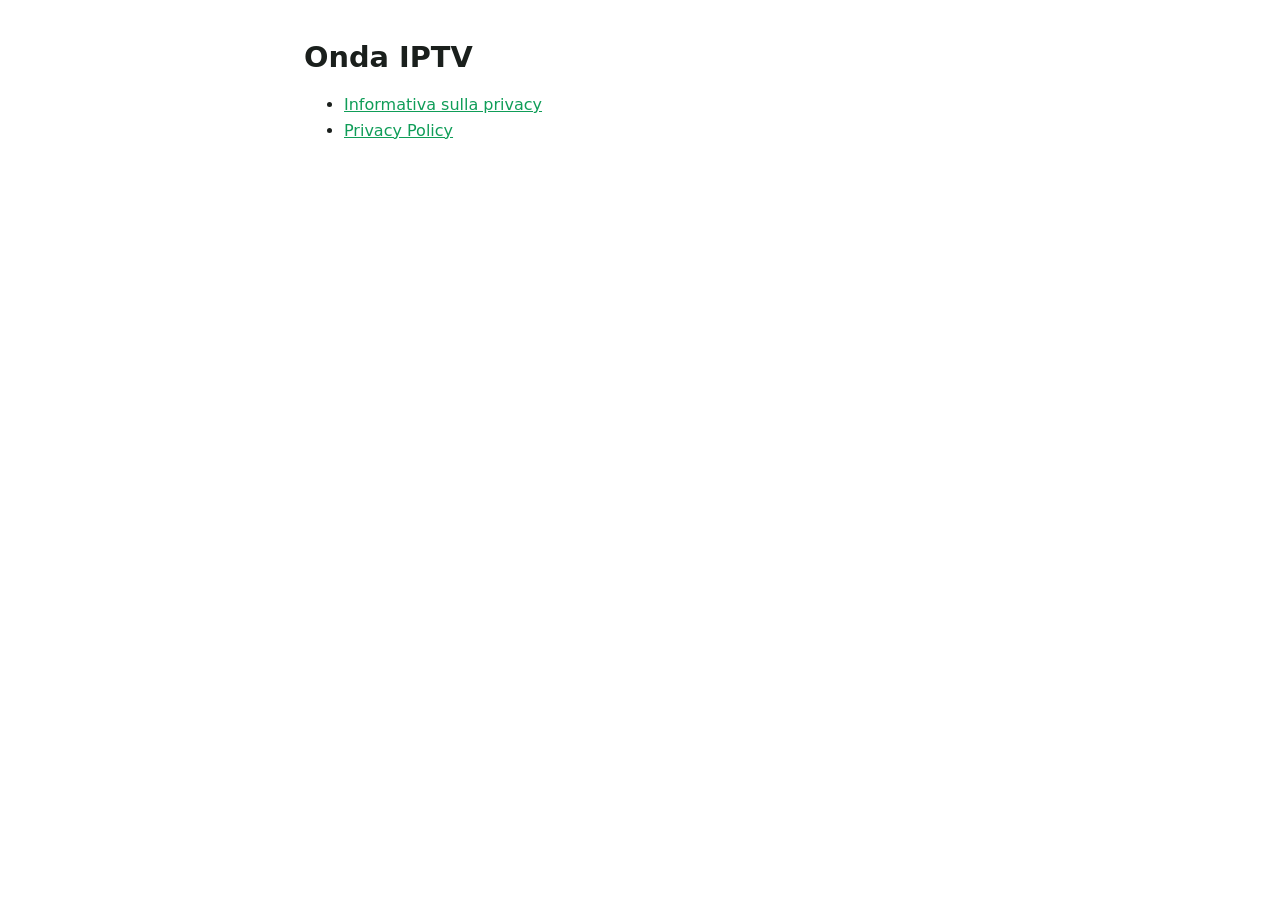
==== index.html @ aaffb6eb "Informativa sulla privacy di Onda IPTV (IT/EN)" ====
<!doctype html>
<html lang="it">
<head>
<meta charset="utf-8">
<meta name="viewport" content="width=device-width, initial-scale=1">
<meta name="robots" content="noindex">
<title>Onda IPTV</title>
<link rel="stylesheet" href="/site.css">
</head>
<body>
<main>
<h1>Onda IPTV</h1>
<ul>
<li><a href="/privacy/">Informativa sulla privacy</a></li>
<li><a href="/privacy/en/">Privacy Policy</a></li>
</ul>
</main>
</body>
</html>
---- site.css ----
:root {
  color-scheme: light dark;
  --bg: #ffffff;
  --fg: #1a1f1c;
  --muted: #5b6760;
  --accent: #0f9d58;
  --rule: #dde4df;
}
@media (prefers-color-scheme: dark) {
  :root {
    --bg: #0f1411;
    --fg: #e7ece9;
    --muted: #9aa8a0;
    --accent: #2edc86;
    --rule: #26302a;
  }
}
html { background: var(--bg); }
body {
  margin: 0;
  color: var(--fg);
  background: var(--bg);
  font: 16px/1.6 system-ui, -apple-system, "Segoe UI", Roboto, sans-serif;
}
main { max-width: 42rem; margin: 0 auto; padding: 1.5rem 1rem 4rem; }
h1 { font-size: 1.8rem; line-height: 1.25; margin: 1rem 0 0.5rem; }
h2 { font-size: 1.2rem; margin: 2rem 0 0.5rem; padding-top: 1rem; border-top: 1px solid var(--rule); }
p, li { overflow-wrap: anywhere; }
a { color: var(--accent); }
code { font-family: ui-monospace, Consolas, monospace; font-size: 0.9em; }
.alt { text-align: right; margin: 0; font-size: 0.9rem; color: var(--muted); }
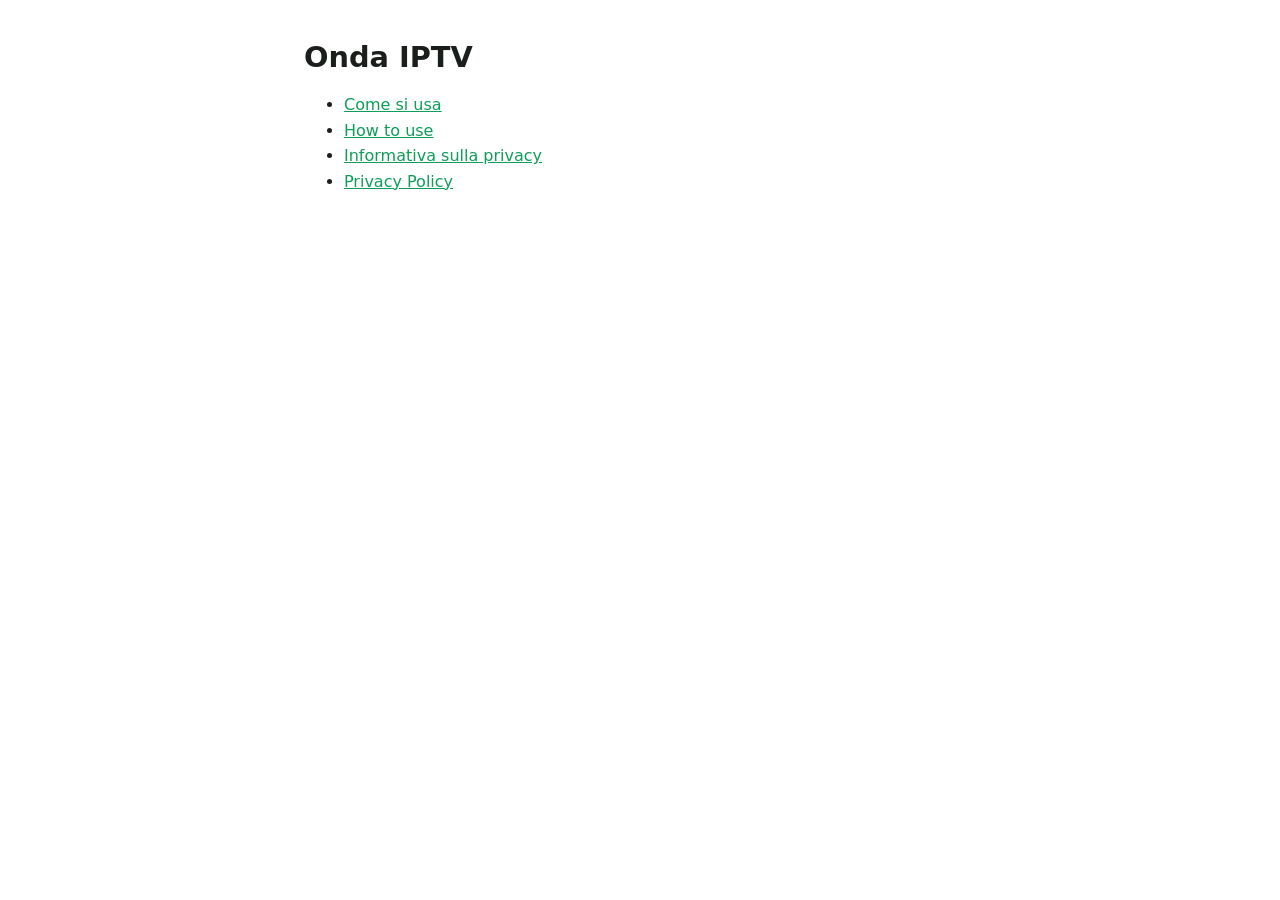
==== commit ec59fe67: "Guida «Come si usa» (IT/EN)" ====
--- a/index.html
+++ b/index.html
@@ -11,6 +11,8 @@
 <main>
 <h1>Onda IPTV</h1>
 <ul>
+<li><a href="/guida/">Come si usa</a></li>
+<li><a href="/guide/">How to use</a></li>
 <li><a href="/privacy/">Informativa sulla privacy</a></li>
 <li><a href="/privacy/en/">Privacy Policy</a></li>
 </ul>
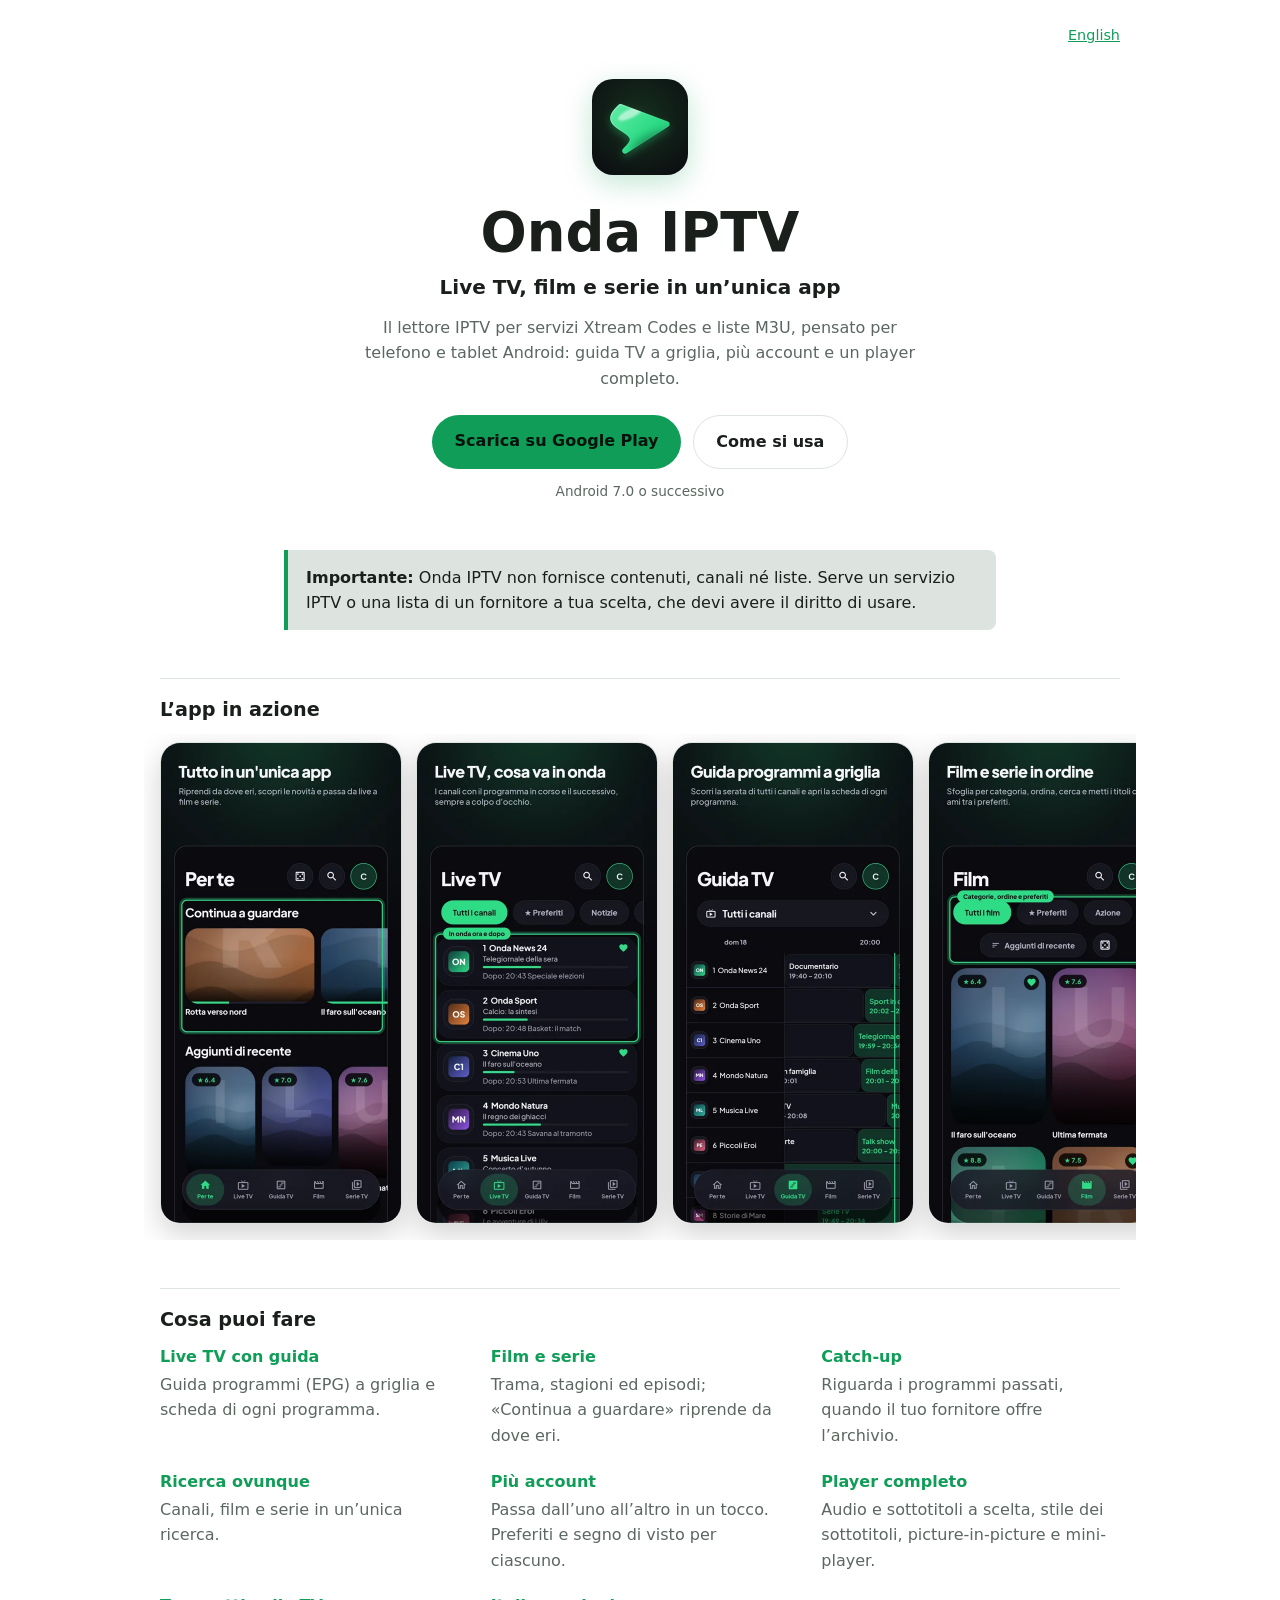
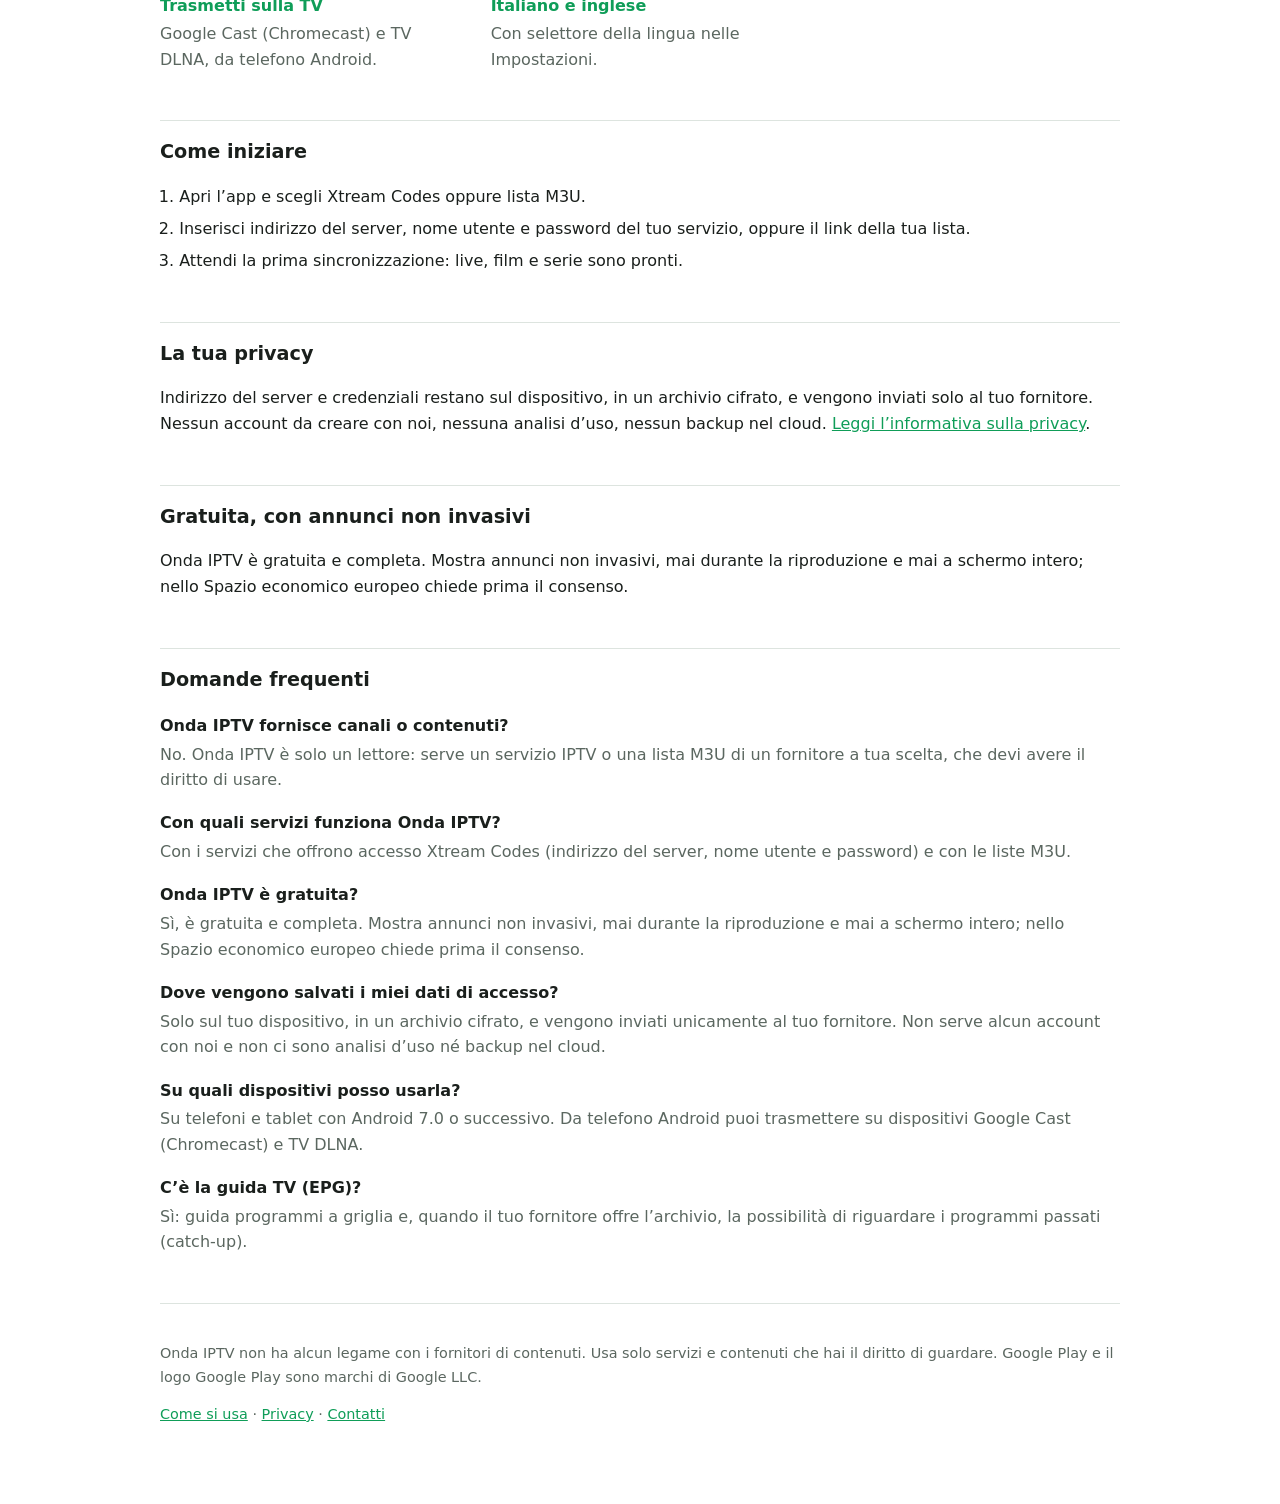
==== commit b8cea9fd: "update" ====
--- a/index.html
+++ b/index.html
@@ -3,19 +3,106 @@
 <head>
 <meta charset="utf-8">
 <meta name="viewport" content="width=device-width, initial-scale=1">
-<meta name="robots" content="noindex">
-<title>Onda IPTV</title>
+<meta name="description" content="Onda IPTV: live TV con guida (EPG), film e serie in un’unica app per Android. Per servizi Xtream Codes e liste M3U. Disponibile su Google Play.">
+<link rel="canonical" href="https://monty291.github.io/">
+<link rel="alternate" hreflang="it" href="https://monty291.github.io/">
+<link rel="alternate" hreflang="en" href="https://monty291.github.io/en/">
+<link rel="alternate" hreflang="x-default" href="https://monty291.github.io/">
+<meta property="og:type" content="website">
+<meta property="og:site_name" content="Onda IPTV">
+<meta property="og:locale" content="it_IT">
+<meta property="og:url" content="https://monty291.github.io/">
+<meta property="og:title" content="Onda IPTV — il lettore IPTV per Xtream Codes e M3U">
+<meta property="og:description" content="Onda IPTV: live TV con guida (EPG), film e serie in un’unica app per Android. Per servizi Xtream Codes e liste M3U. Disponibile su Google Play.">
+<meta property="og:image" content="https://monty291.github.io/img/icon-512.png">
+<meta name="twitter:card" content="summary">
+<meta name="theme-color" content="#0f1411" media="(prefers-color-scheme: dark)">
+<script type="application/ld+json">{"@context":"https://schema.org","@graph":[{"@type":"MobileApplication","@id":"https://monty291.github.io/#app","name":"Onda IPTV","alternateName":"Onda IPTV Player","description":"Onda IPTV: live TV con guida (EPG), film e serie in un’unica app per Android. Per servizi Xtream Codes e liste M3U. Disponibile su Google Play.","url":"https://monty291.github.io/","inLanguage":"it","applicationCategory":"MultimediaApplication","operatingSystem":"Android 7.0+","softwareRequirements":"Un servizio IPTV con accesso Xtream Codes o una lista M3U","downloadUrl":"https://play.google.com/store/apps/details?id=com.montys.iptvsmplayer&hl=it","installUrl":"https://play.google.com/store/apps/details?id=com.montys.iptvsmplayer&hl=it","image":"https://monty291.github.io/img/icon-512.png","screenshot":["https://monty291.github.io/img/it-01-home.webp","https://monty291.github.io/img/it-02-live.webp","https://monty291.github.io/img/it-03-guide.webp","https://monty291.github.io/img/it-06-catalog.webp","https://monty291.github.io/img/it-07-player.webp"],"offers":{"@type":"Offer","price":"0","priceCurrency":"EUR"}},{"@type":"FAQPage","@id":"https://monty291.github.io/#faq","inLanguage":"it","mainEntity":[{"@type":"Question","name":"Onda IPTV fornisce canali o contenuti?","acceptedAnswer":{"@type":"Answer","text":"No. Onda IPTV è solo un lettore: serve un servizio IPTV o una lista M3U di un fornitore a tua scelta, che devi avere il diritto di usare."}},{"@type":"Question","name":"Con quali servizi funziona Onda IPTV?","acceptedAnswer":{"@type":"Answer","text":"Con i servizi che offrono accesso Xtream Codes (indirizzo del server, nome utente e password) e con le liste M3U."}},{"@type":"Question","name":"Onda IPTV è gratuita?","acceptedAnswer":{"@type":"Answer","text":"Sì, è gratuita e completa. Mostra annunci non invasivi, mai durante la riproduzione e mai a schermo intero; nello Spazio economico europeo chiede prima il consenso."}},{"@type":"Question","name":"Dove vengono salvati i miei dati di accesso?","acceptedAnswer":{"@type":"Answer","text":"Solo sul tuo dispositivo, in un archivio cifrato, e vengono inviati unicamente al tuo fornitore. Non serve alcun account con noi e non ci sono analisi d’uso né backup nel cloud."}},{"@type":"Question","name":"Su quali dispositivi posso usarla?","acceptedAnswer":{"@type":"Answer","text":"Su telefoni e tablet con Android 7.0 o successivo. Da telefono Android puoi trasmettere su dispositivi Google Cast (Chromecast) e TV DLNA."}},{"@type":"Question","name":"C’è la guida TV (EPG)?","acceptedAnswer":{"@type":"Answer","text":"Sì: guida programmi a griglia e, quando il tuo fornitore offre l’archivio, la possibilità di riguardare i programmi passati (catch-up)."}}]}]}</script>
+<title>Onda IPTV — il lettore IPTV per Xtream Codes e M3U</title>
+<link rel="icon" href="/img/icon.png">
 <link rel="stylesheet" href="/site.css">
 </head>
-<body>
+<body class="landing">
 <main>
+<p class="alt"><a href="/en/" hreflang="en">English</a></p>
+<header class="hero">
+<img class="app-icon" src="/img/icon.png" width="96" height="96" alt="">
 <h1>Onda IPTV</h1>
-<ul>
-<li><a href="/guida/">Come si usa</a></li>
-<li><a href="/guide/">How to use</a></li>
-<li><a href="/privacy/">Informativa sulla privacy</a></li>
-<li><a href="/privacy/en/">Privacy Policy</a></li>
+<p class="tagline">Live TV, film e serie in un’unica app</p>
+<p class="lead">Il lettore IPTV per servizi Xtream Codes e liste M3U, pensato per telefono e tablet Android: guida TV a griglia, più account e un player completo.</p>
+<p class="cta-row"><a class="cta" href="https://play.google.com/store/apps/details?id=com.montys.iptvsmplayer&hl=it">Scarica su Google Play</a>
+<a class="secondary" href="/guida/">Come si usa</a></p>
+<p class="cta-note">Android 7.0 o successivo</p>
+</header>
+
+<p class="notice" role="note"><strong>Importante:</strong> Onda IPTV non fornisce contenuti, canali né liste. Serve un servizio IPTV o una lista di un fornitore a tua scelta, che devi avere il diritto di usare.</p>
+
+<section aria-labelledby="shots">
+<h2 id="shots">L’app in azione</h2>
+<ul class="shots">
+<li><img src="/img/it-01-home.webp" width="480" height="960" alt="Schermata Per te con i contenuti da riprendere" ></li>
+<li><img src="/img/it-02-live.webp" width="480" height="960" alt="Live TV con il programma in onda ora e quello successivo" loading="lazy"></li>
+<li><img src="/img/it-03-guide.webp" width="480" height="960" alt="Guida TV (EPG) a griglia" loading="lazy"></li>
+<li><img src="/img/it-06-catalog.webp" width="480" height="960" alt="Catalogo di film e serie" loading="lazy"></li>
+<li><img src="/img/it-07-player.webp" width="480" height="960" alt="Player con scelta di audio e sottotitoli" loading="lazy"></li>
 </ul>
+</section>
+
+<section aria-labelledby="features">
+<h2 id="features">Cosa puoi fare</h2>
+<ul class="features">
+<li><h3>Live TV con guida</h3><p>Guida programmi (EPG) a griglia e scheda di ogni programma.</p></li>
+<li><h3>Film e serie</h3><p>Trama, stagioni ed episodi; «Continua a guardare» riprende da dove eri.</p></li>
+<li><h3>Catch-up</h3><p>Riguarda i programmi passati, quando il tuo fornitore offre l’archivio.</p></li>
+<li><h3>Ricerca ovunque</h3><p>Canali, film e serie in un’unica ricerca.</p></li>
+<li><h3>Più account</h3><p>Passa dall’uno all’altro in un tocco. Preferiti e segno di visto per ciascuno.</p></li>
+<li><h3>Player completo</h3><p>Audio e sottotitoli a scelta, stile dei sottotitoli, picture-in-picture e mini-player.</p></li>
+<li><h3>Trasmetti sulla TV</h3><p>Google Cast (Chromecast) e TV DLNA, da telefono Android.</p></li>
+<li><h3>Italiano e inglese</h3><p>Con selettore della lingua nelle Impostazioni.</p></li>
+</ul>
+</section>
+
+<section aria-labelledby="start">
+<h2 id="start">Come iniziare</h2>
+<ol class="steps">
+<li>Apri l’app e scegli Xtream Codes oppure lista M3U.</li>
+<li>Inserisci indirizzo del server, nome utente e password del tuo servizio, oppure il link della tua lista.</li>
+<li>Attendi la prima sincronizzazione: live, film e serie sono pronti.</li>
+</ol>
+</section>
+
+<section aria-labelledby="privacy">
+<h2 id="privacy">La tua privacy</h2>
+<p>Indirizzo del server e credenziali restano sul dispositivo, in un archivio cifrato, e vengono inviati solo al tuo fornitore. Nessun account da creare con noi, nessuna analisi d’uso, nessun backup nel cloud. <a href="/privacy/">Leggi l’informativa sulla privacy</a>.</p>
+</section>
+
+<section aria-labelledby="ads">
+<h2 id="ads">Gratuita, con annunci non invasivi</h2>
+<p>Onda IPTV è gratuita e completa. Mostra annunci non invasivi, mai durante la riproduzione e mai a schermo intero; nello Spazio economico europeo chiede prima il consenso.</p>
+</section>
+
+<section aria-labelledby="faq">
+<h2 id="faq">Domande frequenti</h2>
+<dl class="faq">
+<dt>Onda IPTV fornisce canali o contenuti?</dt>
+<dd>No. Onda IPTV è solo un lettore: serve un servizio IPTV o una lista M3U di un fornitore a tua scelta, che devi avere il diritto di usare.</dd>
+<dt>Con quali servizi funziona Onda IPTV?</dt>
+<dd>Con i servizi che offrono accesso Xtream Codes (indirizzo del server, nome utente e password) e con le liste M3U.</dd>
+<dt>Onda IPTV è gratuita?</dt>
+<dd>Sì, è gratuita e completa. Mostra annunci non invasivi, mai durante la riproduzione e mai a schermo intero; nello Spazio economico europeo chiede prima il consenso.</dd>
+<dt>Dove vengono salvati i miei dati di accesso?</dt>
+<dd>Solo sul tuo dispositivo, in un archivio cifrato, e vengono inviati unicamente al tuo fornitore. Non serve alcun account con noi e non ci sono analisi d’uso né backup nel cloud.</dd>
+<dt>Su quali dispositivi posso usarla?</dt>
+<dd>Su telefoni e tablet con Android 7.0 o successivo. Da telefono Android puoi trasmettere su dispositivi Google Cast (Chromecast) e TV DLNA.</dd>
+<dt>C’è la guida TV (EPG)?</dt>
+<dd>Sì: guida programmi a griglia e, quando il tuo fornitore offre l’archivio, la possibilità di riguardare i programmi passati (catch-up).</dd>
+</dl>
+</section>
+
+<footer class="site-footer">
+<p>Onda IPTV non ha alcun legame con i fornitori di contenuti. Usa solo servizi e contenuti che hai il diritto di guardare. Google Play e il logo Google Play sono marchi di Google LLC.</p>
+<p><a href="/guida/">Come si usa</a> · <a href="/privacy/">Privacy</a> · <a href="mailto:salvo.monty00@gmail.com">Contatti</a></p>
+</footer>
 </main>
 </body>
 </html>
--- a/site.css
+++ b/site.css
@@ -29,3 +29,53 @@
 a { color: var(--accent); }
 code { font-family: ui-monospace, Consolas, monospace; font-size: 0.9em; }
 .alt { text-align: right; margin: 0; font-size: 0.9rem; color: var(--muted); }
+
+/* Landing page */
+.landing main { max-width: 60rem; }
+.landing h2 { margin-top: 3rem; }
+.hero { text-align: center; padding: 2rem 0 1rem; }
+.app-icon { border-radius: 22%; box-shadow: 0 8px 28px rgba(15, 157, 88, 0.25); }
+.hero h1 { font-size: clamp(2.2rem, 1.4rem + 4vw, 3.4rem); margin: 1rem 0 0.25rem; }
+.tagline { font-size: 1.25rem; font-weight: 600; margin: 0; }
+.lead { color: var(--muted); max-width: 36rem; margin: 0.75rem auto 1.5rem; }
+.cta-row { display: flex; flex-wrap: wrap; gap: 0.75rem; justify-content: center; margin: 0; }
+.cta, .secondary {
+  display: inline-block; padding: 0.8rem 1.4rem; border-radius: 999px;
+  font-weight: 600; text-decoration: none; min-height: 1.5rem;
+  transition: transform 150ms ease, box-shadow 150ms ease;
+}
+.cta { background: var(--accent); color: #06130c; }
+.secondary { border: 1px solid var(--rule); color: var(--fg); }
+.cta:hover, .secondary:hover { transform: translateY(-2px); }
+.cta:focus-visible, .secondary:focus-visible, .site-footer a:focus-visible {
+  outline: 3px solid var(--accent); outline-offset: 3px;
+}
+.cta-note { color: var(--muted); font-size: 0.85rem; margin: 0.75rem 0 0; }
+.notice {
+  margin: 2rem auto 0; max-width: 42rem; padding: 0.9rem 1.1rem;
+  border-left: 4px solid var(--accent); background: var(--rule); border-radius: 0 8px 8px 0;
+}
+.shots {
+  display: flex; gap: 1rem; list-style: none; padding: 0.5rem 1rem 1rem; margin: 0 -1rem;
+  overflow-x: auto; scroll-snap-type: x mandatory; scroll-padding: 0 1rem;
+}
+.shots li { flex: 0 0 min(15rem, 62vw); scroll-snap-align: start; }
+.shots img {
+  display: block; width: 100%; height: auto; border-radius: 20px;
+  border: 1px solid var(--rule); box-shadow: 0 10px 30px rgba(0, 0, 0, 0.18);
+}
+.features {
+  list-style: none; padding: 0; margin: 0;
+  display: grid; grid-template-columns: repeat(auto-fit, minmax(15rem, 1fr)); gap: 1.25rem 2rem;
+}
+.features h3 { font-size: 1rem; margin: 0 0 0.15rem; color: var(--accent); }
+.features p { margin: 0; color: var(--muted); }
+.steps { padding-left: 1.2rem; }
+.steps li { margin: 0.4rem 0; }
+.site-footer { margin-top: 3rem; padding-top: 1.5rem; border-top: 1px solid var(--rule); color: var(--muted); font-size: 0.9rem; }
+@media (prefers-reduced-motion: reduce) {
+  .cta, .secondary { transition: none; }
+  .cta:hover, .secondary:hover { transform: none; }
+}
+.faq dt { font-weight: 600; margin-top: 1.1rem; }
+.faq dd { margin: 0.2rem 0 0; color: var(--muted); }
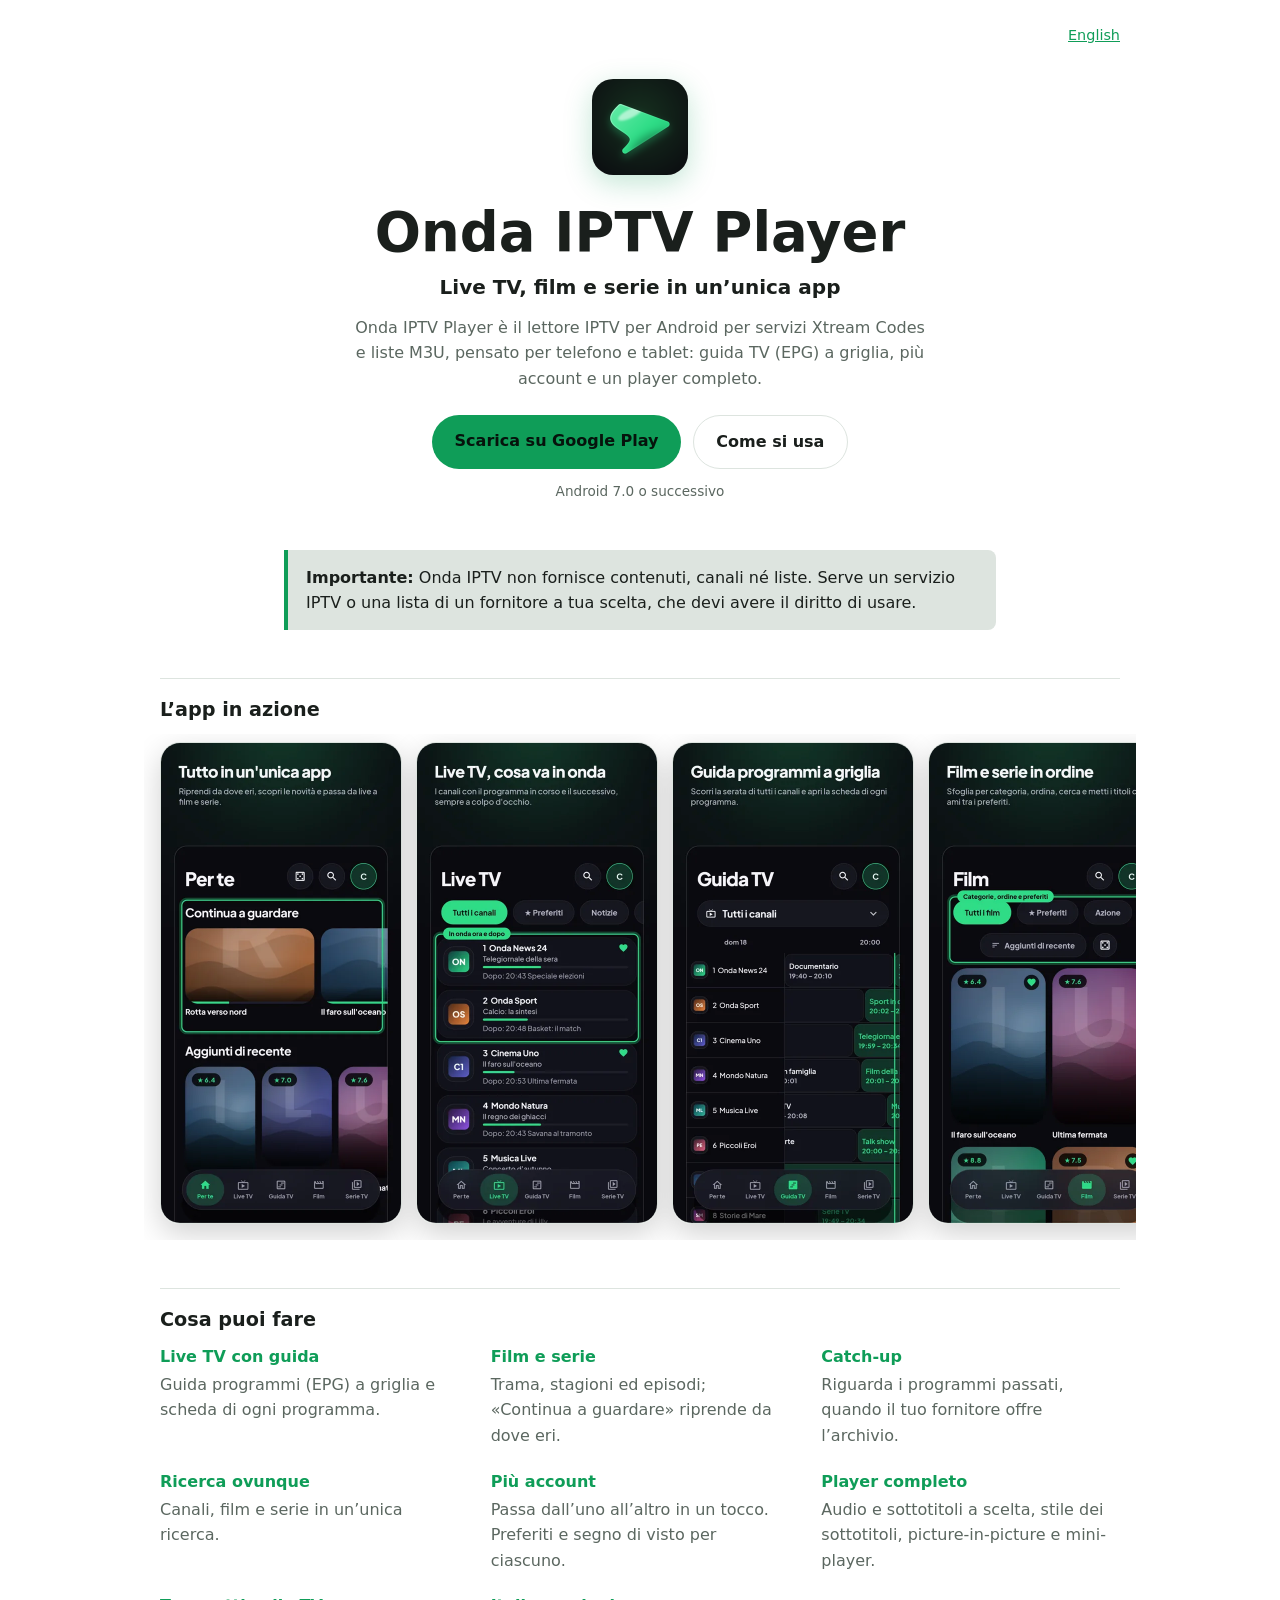
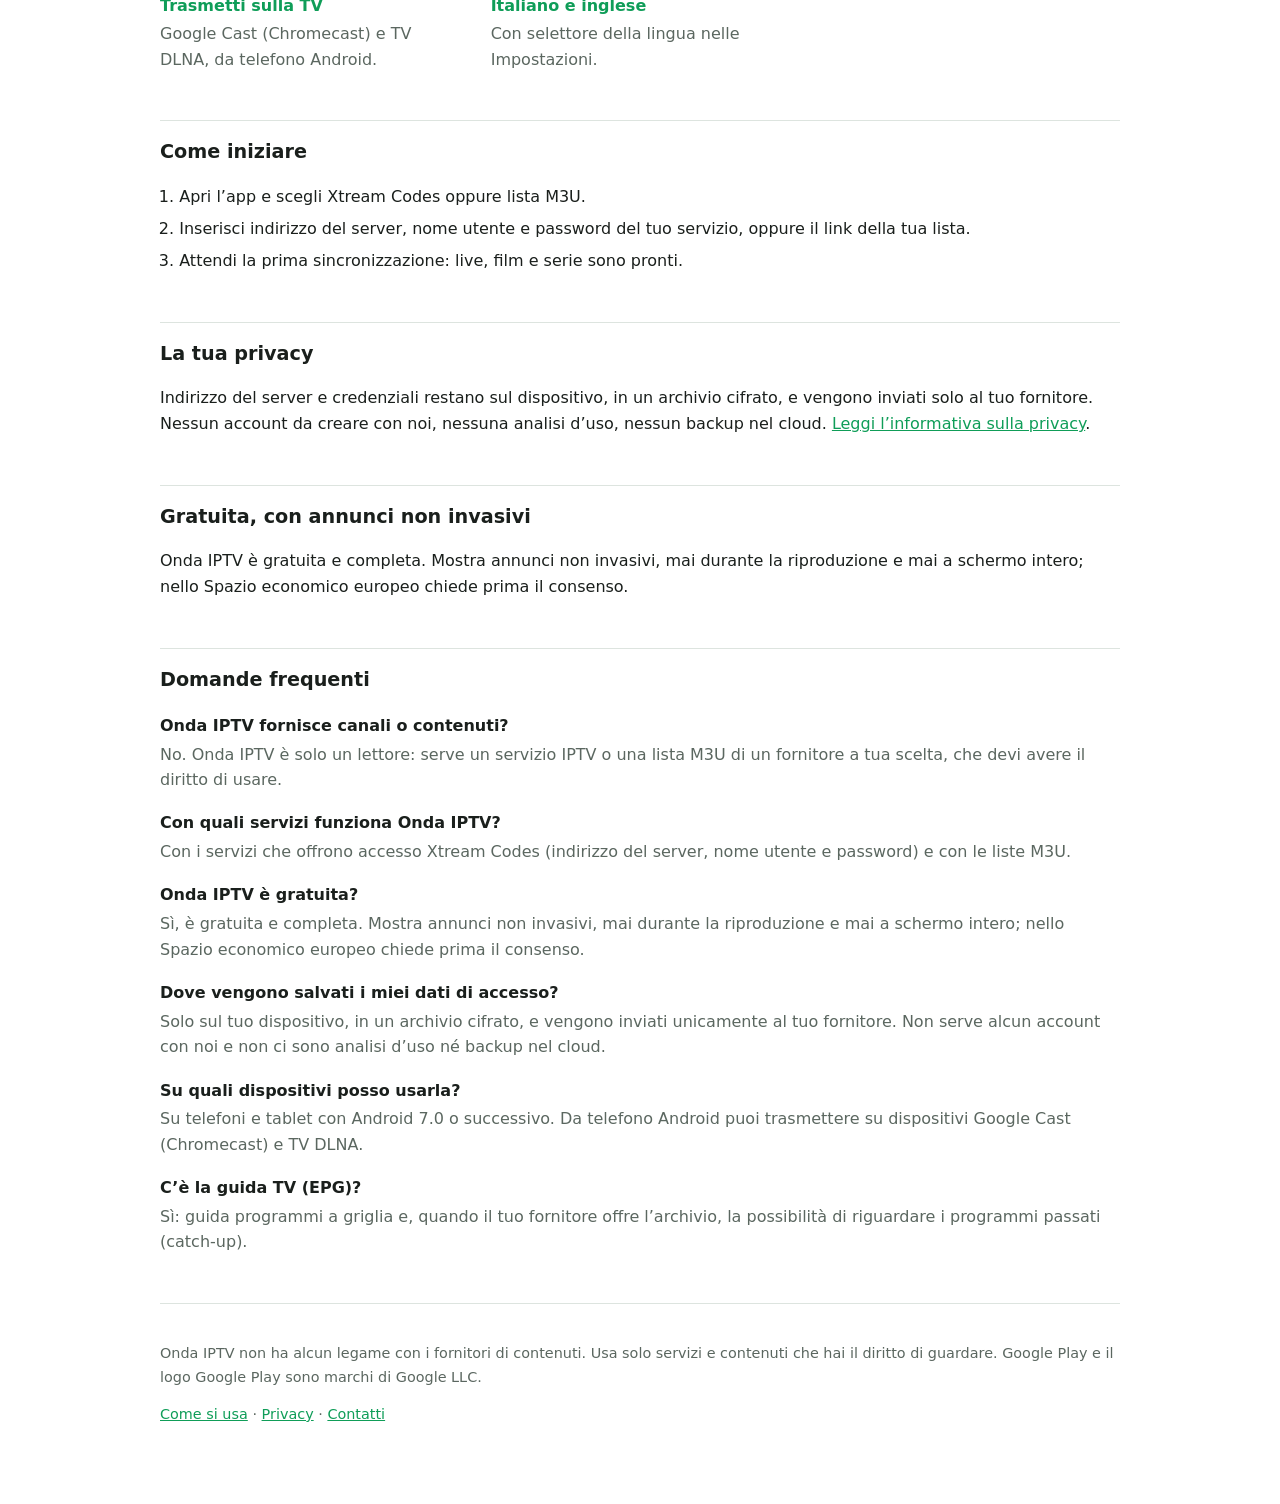
==== commit be51b354: "update" ====
--- a/index.html
+++ b/index.html
@@ -3,7 +3,7 @@
 <head>
 <meta charset="utf-8">
 <meta name="viewport" content="width=device-width, initial-scale=1">
-<meta name="description" content="Onda IPTV: live TV con guida (EPG), film e serie in un’unica app per Android. Per servizi Xtream Codes e liste M3U. Disponibile su Google Play.">
+<meta name="description" content="Onda IPTV Player: lettore IPTV per Android con guida TV (EPG), live TV, film e serie. Per servizi Xtream Codes e liste M3U. Gratis su Google Play.">
 <link rel="canonical" href="https://monty291.github.io/">
 <link rel="alternate" hreflang="it" href="https://monty291.github.io/">
 <link rel="alternate" hreflang="en" href="https://monty291.github.io/en/">
@@ -12,13 +12,13 @@
 <meta property="og:site_name" content="Onda IPTV">
 <meta property="og:locale" content="it_IT">
 <meta property="og:url" content="https://monty291.github.io/">
-<meta property="og:title" content="Onda IPTV — il lettore IPTV per Xtream Codes e M3U">
-<meta property="og:description" content="Onda IPTV: live TV con guida (EPG), film e serie in un’unica app per Android. Per servizi Xtream Codes e liste M3U. Disponibile su Google Play.">
+<meta property="og:title" content="Onda IPTV Player — lettore IPTV Android per Xtream Codes e M3U">
+<meta property="og:description" content="Onda IPTV Player: lettore IPTV per Android con guida TV (EPG), live TV, film e serie. Per servizi Xtream Codes e liste M3U. Gratis su Google Play.">
 <meta property="og:image" content="https://monty291.github.io/img/icon-512.png">
 <meta name="twitter:card" content="summary">
 <meta name="theme-color" content="#0f1411" media="(prefers-color-scheme: dark)">
-<script type="application/ld+json">{"@context":"https://schema.org","@graph":[{"@type":"MobileApplication","@id":"https://monty291.github.io/#app","name":"Onda IPTV","alternateName":"Onda IPTV Player","description":"Onda IPTV: live TV con guida (EPG), film e serie in un’unica app per Android. Per servizi Xtream Codes e liste M3U. Disponibile su Google Play.","url":"https://monty291.github.io/","inLanguage":"it","applicationCategory":"MultimediaApplication","operatingSystem":"Android 7.0+","softwareRequirements":"Un servizio IPTV con accesso Xtream Codes o una lista M3U","downloadUrl":"https://play.google.com/store/apps/details?id=com.montys.iptvsmplayer&hl=it","installUrl":"https://play.google.com/store/apps/details?id=com.montys.iptvsmplayer&hl=it","image":"https://monty291.github.io/img/icon-512.png","screenshot":["https://monty291.github.io/img/it-01-home.webp","https://monty291.github.io/img/it-02-live.webp","https://monty291.github.io/img/it-03-guide.webp","https://monty291.github.io/img/it-06-catalog.webp","https://monty291.github.io/img/it-07-player.webp"],"offers":{"@type":"Offer","price":"0","priceCurrency":"EUR"}},{"@type":"FAQPage","@id":"https://monty291.github.io/#faq","inLanguage":"it","mainEntity":[{"@type":"Question","name":"Onda IPTV fornisce canali o contenuti?","acceptedAnswer":{"@type":"Answer","text":"No. Onda IPTV è solo un lettore: serve un servizio IPTV o una lista M3U di un fornitore a tua scelta, che devi avere il diritto di usare."}},{"@type":"Question","name":"Con quali servizi funziona Onda IPTV?","acceptedAnswer":{"@type":"Answer","text":"Con i servizi che offrono accesso Xtream Codes (indirizzo del server, nome utente e password) e con le liste M3U."}},{"@type":"Question","name":"Onda IPTV è gratuita?","acceptedAnswer":{"@type":"Answer","text":"Sì, è gratuita e completa. Mostra annunci non invasivi, mai durante la riproduzione e mai a schermo intero; nello Spazio economico europeo chiede prima il consenso."}},{"@type":"Question","name":"Dove vengono salvati i miei dati di accesso?","acceptedAnswer":{"@type":"Answer","text":"Solo sul tuo dispositivo, in un archivio cifrato, e vengono inviati unicamente al tuo fornitore. Non serve alcun account con noi e non ci sono analisi d’uso né backup nel cloud."}},{"@type":"Question","name":"Su quali dispositivi posso usarla?","acceptedAnswer":{"@type":"Answer","text":"Su telefoni e tablet con Android 7.0 o successivo. Da telefono Android puoi trasmettere su dispositivi Google Cast (Chromecast) e TV DLNA."}},{"@type":"Question","name":"C’è la guida TV (EPG)?","acceptedAnswer":{"@type":"Answer","text":"Sì: guida programmi a griglia e, quando il tuo fornitore offre l’archivio, la possibilità di riguardare i programmi passati (catch-up)."}}]}]}</script>
-<title>Onda IPTV — il lettore IPTV per Xtream Codes e M3U</title>
+<script type="application/ld+json">{"@context":"https://schema.org","@graph":[{"@type":"MobileApplication","@id":"https://monty291.github.io/#app","name":"Onda IPTV Player","alternateName":"Onda IPTV","description":"Onda IPTV Player: lettore IPTV per Android con guida TV (EPG), live TV, film e serie. Per servizi Xtream Codes e liste M3U. Gratis su Google Play.","url":"https://monty291.github.io/","sameAs":["https://play.google.com/store/apps/details?id=com.montys.iptvsmplayer&hl=it"],"inLanguage":"it","applicationCategory":"MultimediaApplication","operatingSystem":"Android 7.0+","softwareRequirements":"Un servizio IPTV con accesso Xtream Codes o una lista M3U","downloadUrl":"https://play.google.com/store/apps/details?id=com.montys.iptvsmplayer&hl=it","installUrl":"https://play.google.com/store/apps/details?id=com.montys.iptvsmplayer&hl=it","image":"https://monty291.github.io/img/icon-512.png","screenshot":["https://monty291.github.io/img/it-01-home.webp","https://monty291.github.io/img/it-02-live.webp","https://monty291.github.io/img/it-03-guide.webp","https://monty291.github.io/img/it-06-catalog.webp","https://monty291.github.io/img/it-07-player.webp"],"offers":{"@type":"Offer","price":"0","priceCurrency":"EUR"}},{"@type":"FAQPage","@id":"https://monty291.github.io/#faq","inLanguage":"it","mainEntity":[{"@type":"Question","name":"Onda IPTV fornisce canali o contenuti?","acceptedAnswer":{"@type":"Answer","text":"No. Onda IPTV è solo un lettore: serve un servizio IPTV o una lista M3U di un fornitore a tua scelta, che devi avere il diritto di usare."}},{"@type":"Question","name":"Con quali servizi funziona Onda IPTV?","acceptedAnswer":{"@type":"Answer","text":"Con i servizi che offrono accesso Xtream Codes (indirizzo del server, nome utente e password) e con le liste M3U."}},{"@type":"Question","name":"Onda IPTV è gratuita?","acceptedAnswer":{"@type":"Answer","text":"Sì, è gratuita e completa. Mostra annunci non invasivi, mai durante la riproduzione e mai a schermo intero; nello Spazio economico europeo chiede prima il consenso."}},{"@type":"Question","name":"Dove vengono salvati i miei dati di accesso?","acceptedAnswer":{"@type":"Answer","text":"Solo sul tuo dispositivo, in un archivio cifrato, e vengono inviati unicamente al tuo fornitore. Non serve alcun account con noi e non ci sono analisi d’uso né backup nel cloud."}},{"@type":"Question","name":"Su quali dispositivi posso usarla?","acceptedAnswer":{"@type":"Answer","text":"Su telefoni e tablet con Android 7.0 o successivo. Da telefono Android puoi trasmettere su dispositivi Google Cast (Chromecast) e TV DLNA."}},{"@type":"Question","name":"C’è la guida TV (EPG)?","acceptedAnswer":{"@type":"Answer","text":"Sì: guida programmi a griglia e, quando il tuo fornitore offre l’archivio, la possibilità di riguardare i programmi passati (catch-up)."}}]}]}</script>
+<title>Onda IPTV Player — lettore IPTV Android per Xtream Codes e M3U</title>
 <link rel="icon" href="/img/icon.png">
 <link rel="stylesheet" href="/site.css">
 </head>
@@ -27,9 +27,9 @@
 <p class="alt"><a href="/en/" hreflang="en">English</a></p>
 <header class="hero">
 <img class="app-icon" src="/img/icon.png" width="96" height="96" alt="">
-<h1>Onda IPTV</h1>
+<h1>Onda IPTV Player</h1>
 <p class="tagline">Live TV, film e serie in un’unica app</p>
-<p class="lead">Il lettore IPTV per servizi Xtream Codes e liste M3U, pensato per telefono e tablet Android: guida TV a griglia, più account e un player completo.</p>
+<p class="lead">Onda IPTV Player è il lettore IPTV per Android per servizi Xtream Codes e liste M3U, pensato per telefono e tablet: guida TV (EPG) a griglia, più account e un player completo.</p>
 <p class="cta-row"><a class="cta" href="https://play.google.com/store/apps/details?id=com.montys.iptvsmplayer&hl=it">Scarica su Google Play</a>
 <a class="secondary" href="/guida/">Come si usa</a></p>
 <p class="cta-note">Android 7.0 o successivo</p>
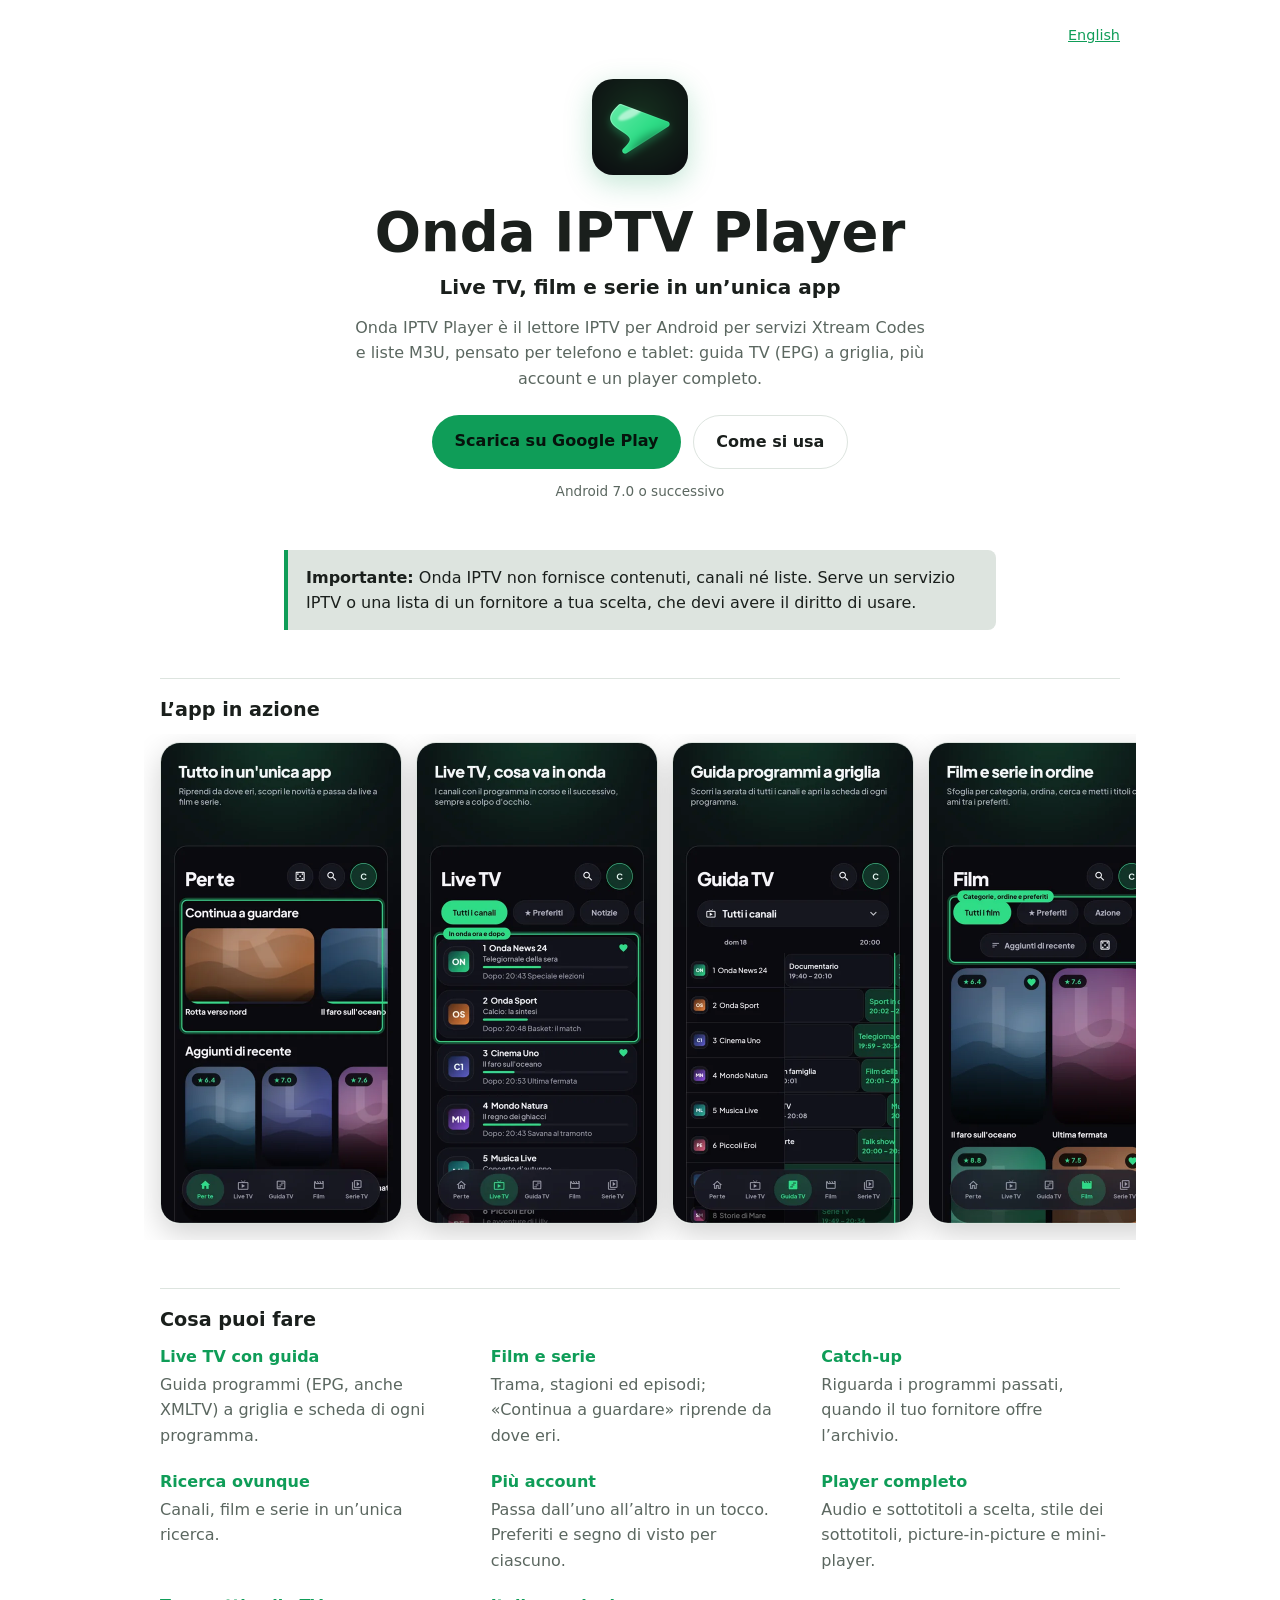
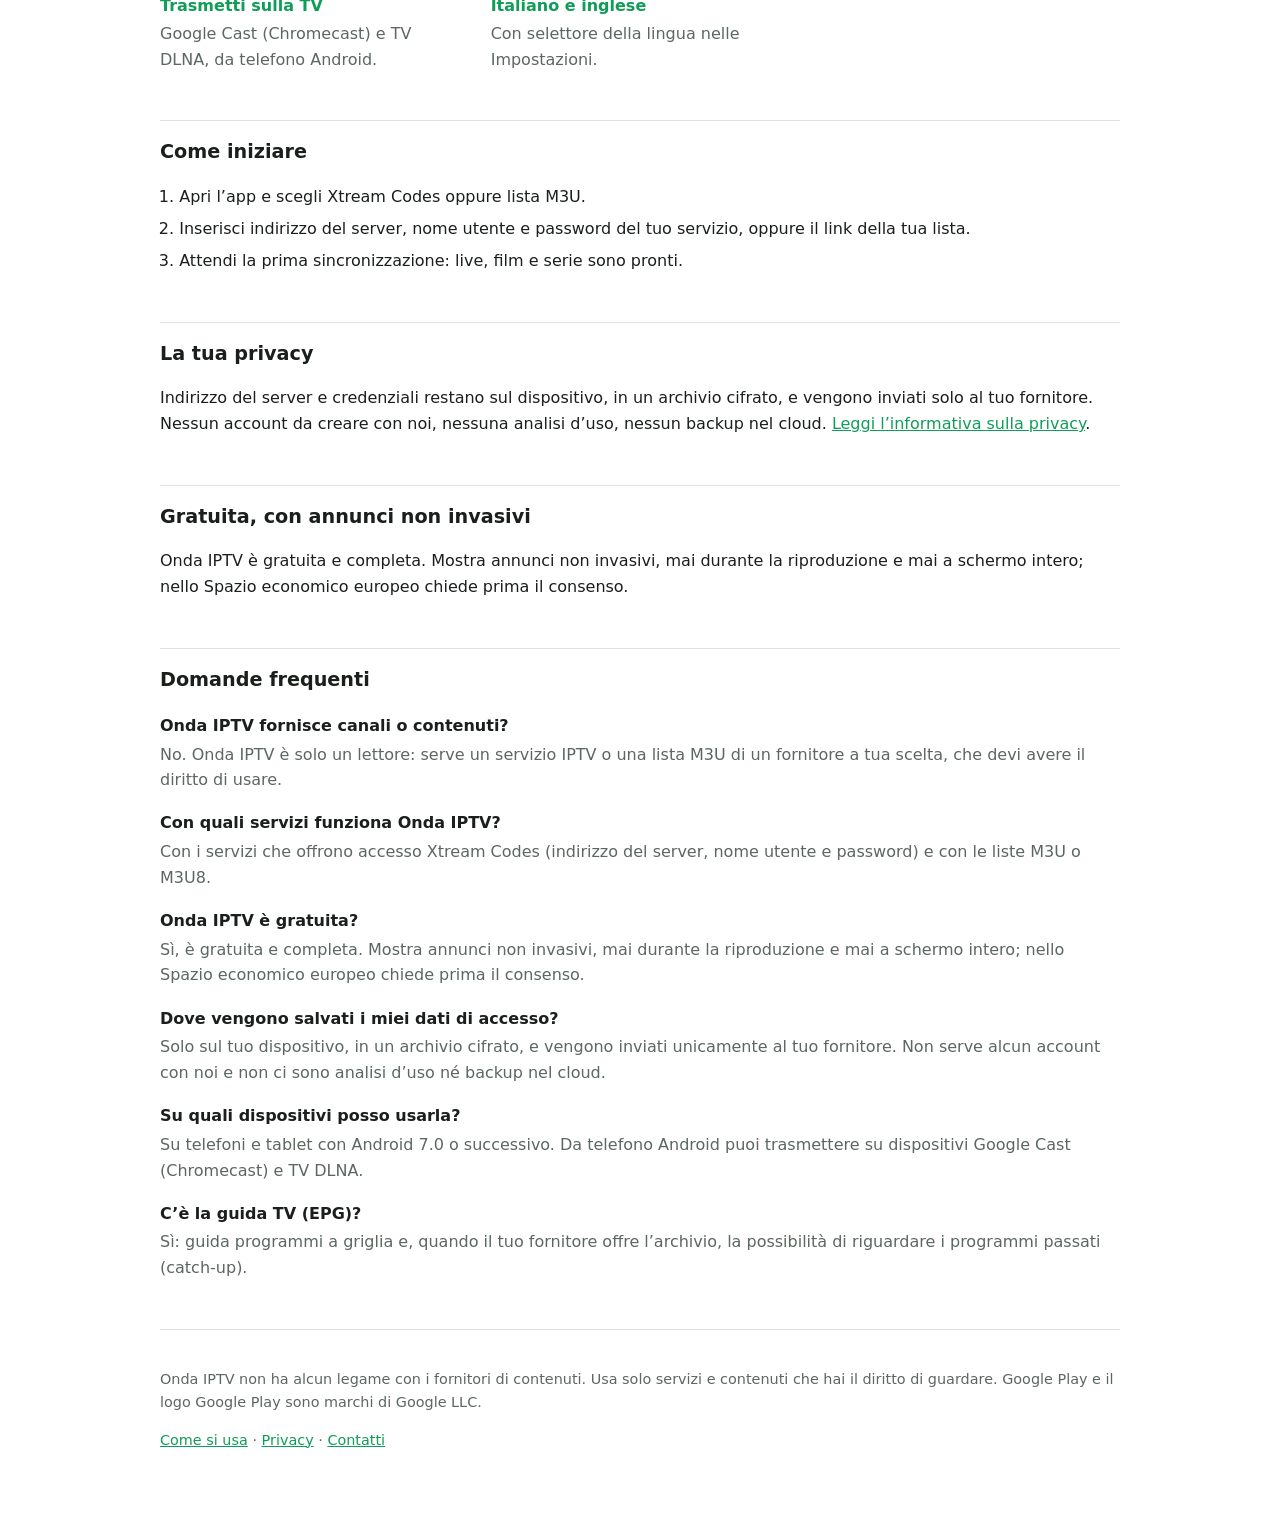
==== commit bedb04dc: "update" ====
--- a/index.html
+++ b/index.html
@@ -17,7 +17,7 @@
 <meta property="og:image" content="https://monty291.github.io/img/icon-512.png">
 <meta name="twitter:card" content="summary">
 <meta name="theme-color" content="#0f1411" media="(prefers-color-scheme: dark)">
-<script type="application/ld+json">{"@context":"https://schema.org","@graph":[{"@type":"MobileApplication","@id":"https://monty291.github.io/#app","name":"Onda IPTV Player","alternateName":"Onda IPTV","description":"Onda IPTV Player: lettore IPTV per Android con guida TV (EPG), live TV, film e serie. Per servizi Xtream Codes e liste M3U. Gratis su Google Play.","url":"https://monty291.github.io/","sameAs":["https://play.google.com/store/apps/details?id=com.montys.iptvsmplayer&hl=it"],"inLanguage":"it","applicationCategory":"MultimediaApplication","operatingSystem":"Android 7.0+","softwareRequirements":"Un servizio IPTV con accesso Xtream Codes o una lista M3U","downloadUrl":"https://play.google.com/store/apps/details?id=com.montys.iptvsmplayer&hl=it","installUrl":"https://play.google.com/store/apps/details?id=com.montys.iptvsmplayer&hl=it","image":"https://monty291.github.io/img/icon-512.png","screenshot":["https://monty291.github.io/img/it-01-home.webp","https://monty291.github.io/img/it-02-live.webp","https://monty291.github.io/img/it-03-guide.webp","https://monty291.github.io/img/it-06-catalog.webp","https://monty291.github.io/img/it-07-player.webp"],"offers":{"@type":"Offer","price":"0","priceCurrency":"EUR"}},{"@type":"FAQPage","@id":"https://monty291.github.io/#faq","inLanguage":"it","mainEntity":[{"@type":"Question","name":"Onda IPTV fornisce canali o contenuti?","acceptedAnswer":{"@type":"Answer","text":"No. Onda IPTV è solo un lettore: serve un servizio IPTV o una lista M3U di un fornitore a tua scelta, che devi avere il diritto di usare."}},{"@type":"Question","name":"Con quali servizi funziona Onda IPTV?","acceptedAnswer":{"@type":"Answer","text":"Con i servizi che offrono accesso Xtream Codes (indirizzo del server, nome utente e password) e con le liste M3U."}},{"@type":"Question","name":"Onda IPTV è gratuita?","acceptedAnswer":{"@type":"Answer","text":"Sì, è gratuita e completa. Mostra annunci non invasivi, mai durante la riproduzione e mai a schermo intero; nello Spazio economico europeo chiede prima il consenso."}},{"@type":"Question","name":"Dove vengono salvati i miei dati di accesso?","acceptedAnswer":{"@type":"Answer","text":"Solo sul tuo dispositivo, in un archivio cifrato, e vengono inviati unicamente al tuo fornitore. Non serve alcun account con noi e non ci sono analisi d’uso né backup nel cloud."}},{"@type":"Question","name":"Su quali dispositivi posso usarla?","acceptedAnswer":{"@type":"Answer","text":"Su telefoni e tablet con Android 7.0 o successivo. Da telefono Android puoi trasmettere su dispositivi Google Cast (Chromecast) e TV DLNA."}},{"@type":"Question","name":"C’è la guida TV (EPG)?","acceptedAnswer":{"@type":"Answer","text":"Sì: guida programmi a griglia e, quando il tuo fornitore offre l’archivio, la possibilità di riguardare i programmi passati (catch-up)."}}]}]}</script>
+<script type="application/ld+json">{"@context":"https://schema.org","@graph":[{"@type":"MobileApplication","@id":"https://monty291.github.io/#app","name":"Onda IPTV Player","alternateName":"Onda IPTV","description":"Onda IPTV Player: lettore IPTV per Android con guida TV (EPG), live TV, film e serie. Per servizi Xtream Codes e liste M3U. Gratis su Google Play.","url":"https://monty291.github.io/","sameAs":["https://play.google.com/store/apps/details?id=com.montys.iptvsmplayer&hl=it"],"inLanguage":"it","applicationCategory":"MultimediaApplication","operatingSystem":"Android 7.0+","softwareRequirements":"Un servizio IPTV con accesso Xtream Codes o una lista M3U","downloadUrl":"https://play.google.com/store/apps/details?id=com.montys.iptvsmplayer&hl=it","installUrl":"https://play.google.com/store/apps/details?id=com.montys.iptvsmplayer&hl=it","image":"https://monty291.github.io/img/icon-512.png","screenshot":["https://monty291.github.io/img/it-01-home.webp","https://monty291.github.io/img/it-02-live.webp","https://monty291.github.io/img/it-03-guide.webp","https://monty291.github.io/img/it-06-catalog.webp","https://monty291.github.io/img/it-07-player.webp"],"offers":{"@type":"Offer","price":"0","priceCurrency":"EUR"}},{"@type":"FAQPage","@id":"https://monty291.github.io/#faq","inLanguage":"it","mainEntity":[{"@type":"Question","name":"Onda IPTV fornisce canali o contenuti?","acceptedAnswer":{"@type":"Answer","text":"No. Onda IPTV è solo un lettore: serve un servizio IPTV o una lista M3U di un fornitore a tua scelta, che devi avere il diritto di usare."}},{"@type":"Question","name":"Con quali servizi funziona Onda IPTV?","acceptedAnswer":{"@type":"Answer","text":"Con i servizi che offrono accesso Xtream Codes (indirizzo del server, nome utente e password) e con le liste M3U o M3U8."}},{"@type":"Question","name":"Onda IPTV è gratuita?","acceptedAnswer":{"@type":"Answer","text":"Sì, è gratuita e completa. Mostra annunci non invasivi, mai durante la riproduzione e mai a schermo intero; nello Spazio economico europeo chiede prima il consenso."}},{"@type":"Question","name":"Dove vengono salvati i miei dati di accesso?","acceptedAnswer":{"@type":"Answer","text":"Solo sul tuo dispositivo, in un archivio cifrato, e vengono inviati unicamente al tuo fornitore. Non serve alcun account con noi e non ci sono analisi d’uso né backup nel cloud."}},{"@type":"Question","name":"Su quali dispositivi posso usarla?","acceptedAnswer":{"@type":"Answer","text":"Su telefoni e tablet con Android 7.0 o successivo. Da telefono Android puoi trasmettere su dispositivi Google Cast (Chromecast) e TV DLNA."}},{"@type":"Question","name":"C’è la guida TV (EPG)?","acceptedAnswer":{"@type":"Answer","text":"Sì: guida programmi a griglia e, quando il tuo fornitore offre l’archivio, la possibilità di riguardare i programmi passati (catch-up)."}}]}]}</script>
 <title>Onda IPTV Player — lettore IPTV Android per Xtream Codes e M3U</title>
 <link rel="icon" href="/img/icon.png">
 <link rel="stylesheet" href="/site.css">
@@ -51,7 +51,7 @@
 <section aria-labelledby="features">
 <h2 id="features">Cosa puoi fare</h2>
 <ul class="features">
-<li><h3>Live TV con guida</h3><p>Guida programmi (EPG) a griglia e scheda di ogni programma.</p></li>
+<li><h3>Live TV con guida</h3><p>Guida programmi (EPG, anche XMLTV) a griglia e scheda di ogni programma.</p></li>
 <li><h3>Film e serie</h3><p>Trama, stagioni ed episodi; «Continua a guardare» riprende da dove eri.</p></li>
 <li><h3>Catch-up</h3><p>Riguarda i programmi passati, quando il tuo fornitore offre l’archivio.</p></li>
 <li><h3>Ricerca ovunque</h3><p>Canali, film e serie in un’unica ricerca.</p></li>
@@ -87,7 +87,7 @@
 <dt>Onda IPTV fornisce canali o contenuti?</dt>
 <dd>No. Onda IPTV è solo un lettore: serve un servizio IPTV o una lista M3U di un fornitore a tua scelta, che devi avere il diritto di usare.</dd>
 <dt>Con quali servizi funziona Onda IPTV?</dt>
-<dd>Con i servizi che offrono accesso Xtream Codes (indirizzo del server, nome utente e password) e con le liste M3U.</dd>
+<dd>Con i servizi che offrono accesso Xtream Codes (indirizzo del server, nome utente e password) e con le liste M3U o M3U8.</dd>
 <dt>Onda IPTV è gratuita?</dt>
 <dd>Sì, è gratuita e completa. Mostra annunci non invasivi, mai durante la riproduzione e mai a schermo intero; nello Spazio economico europeo chiede prima il consenso.</dd>
 <dt>Dove vengono salvati i miei dati di accesso?</dt>
